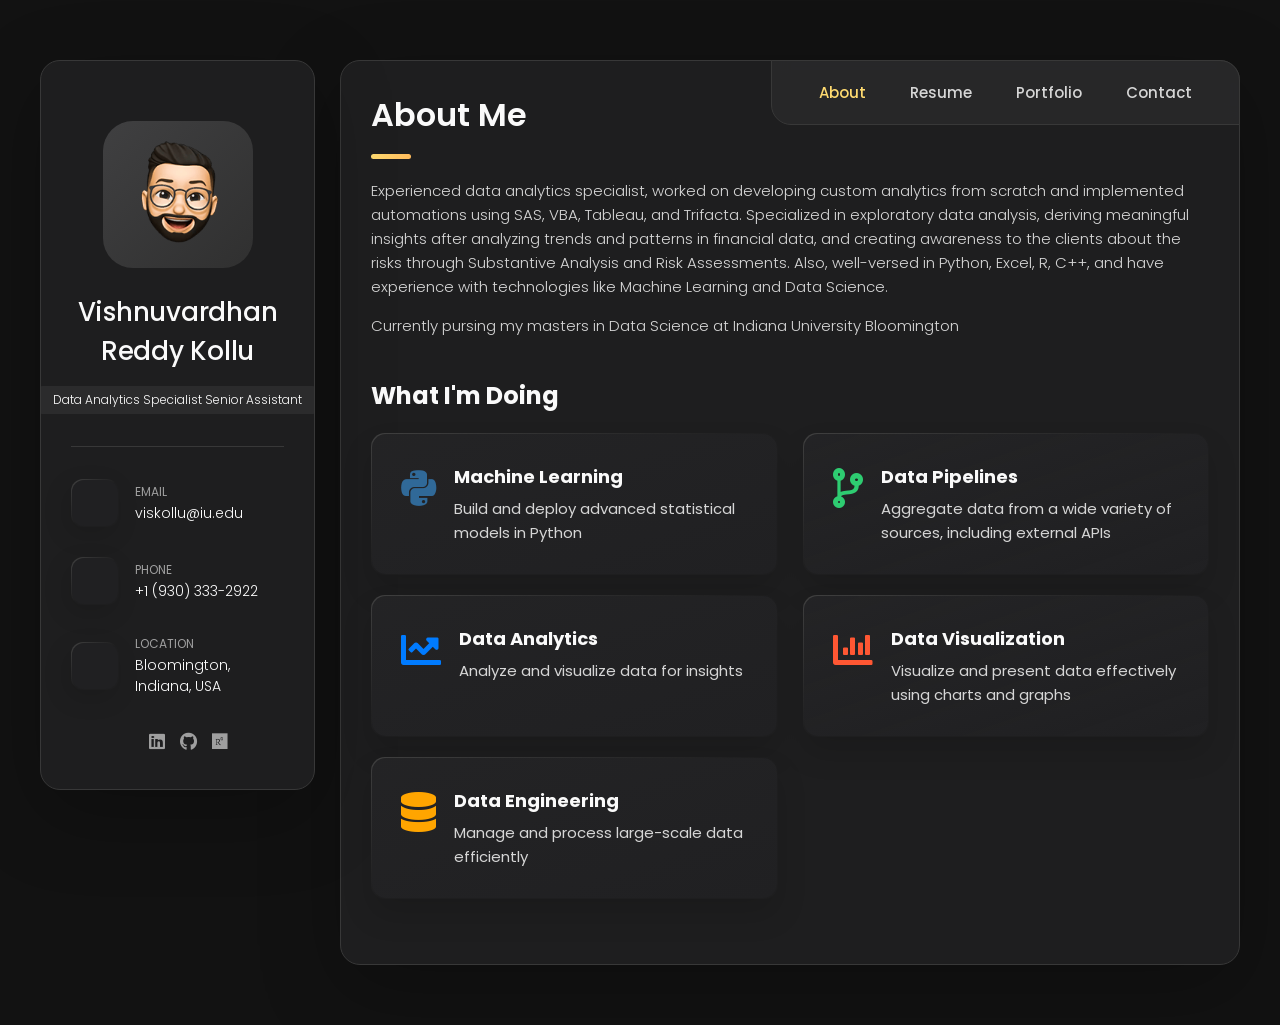
==== index.html @ 80262468 "Update index.html" ====
<!DOCTYPE html>
<html lang="en">

<head>
  <meta charset="UTF-8">
  <meta http-equiv="X-UA-Compatible" content="IE=edge">
  <meta name="viewport" content="width=device-width, initial-scale=1.0">
  <title>Vishnuvardhan Reddy Kollu - Portfolio</title>

  <!--
    - favicon
  -->
  <link rel="shortcut icon" href="./assets/images/logo.ico" type="image/x-icon">
<link rel="stylesheet" href="https://cdnjs.cloudflare.com/ajax/libs/font-awesome/5.15.4/css/all.min.css">

<link rel="stylesheet" href="https://cdnjs.cloudflare.com/ajax/libs/font-awesome/5.15.4/css/all.min.css">


  <!--
    - custom css link
  -->
  <link rel="stylesheet" href="./assets/css/style.css">

  <!--
    - google font link
  -->
  <link rel="preconnect" href="https://fonts.googleapis.com">
  <link rel="preconnect" href="https://fonts.gstatic.com" crossorigin>
  <link href="https://fonts.googleapis.com/css2?family=Poppins:wght@300;400;500;600&display=swap" rel="stylesheet">
</head>

<body>

  <!--
    - #MAIN
  -->

  <main>

    <!--
      - #SIDEBAR
    -->

    <aside class="sidebar" data-sidebar>

      <div class="sidebar-info">

        <figure class="avatar-box">
          <img src="./assets/images/my-avatar.png" alt="Vishnuvardhan Reddy Kollu" width="80">
        </figure>

        <div class="info-content">
          <h1 class="name" title="Vishnuvardhan Reddy Kollu">Vishnuvardhan  <br> Reddy Kollu</h1>

          <p class="title">Data Analytics Specialist Senior Assistant</p>
        </div>

        <button class="info_more-btn" data-sidebar-btn>
          <span>Show Contacts</span>

          <ion-icon name="chevron-down"></ion-icon>
        </button>

      </div>

      <div class="sidebar-info_more">

        <div class="separator"></div>

        <ul class="contacts-list">

          <li class="contact-item">

            <div class="icon-box">
              <ion-icon name="mail-outline"></ion-icon>
            </div>

            <div class="contact-info">
              <p class="contact-title">Email</p>

              <a href="mailto:viskollu@iu.edu" class="contact-link">viskollu@iu.edu</a>
            </div>

          </li>

          <li class="contact-item">

            <div class="icon-box">
              <ion-icon name="phone-portrait-outline"></ion-icon>
            </div>

            <div class="contact-info">
              <p class="contact-title">Phone</p>

              <a href="tel:+19303332922" class="contact-link">+1 (930) 333-2922</a>
            </div>

          </li>

          <li class="contact-item">

            <div class="icon-box">
              <ion-icon name="location-outline"></ion-icon>
            </div>

            <div class="contact-info">
              <p class="contact-title">Location</p>

              <address>Bloomington, Indiana, USA</address>
            </div>

          </li>

        </ul>

        <div class="separator"></div>

        <ul class="social-list">

          <!--<li class="social-item">
            <a href="#" class="social-link">
              <ion-icon name="logo-facebook"></ion-icon>
            </a>
          </li>

          <li class="social-item">
            <a href="#" class="social-link">
              <ion-icon name="logo-twitter"></ion-icon>
            </a>
          </li>-->

          <li class="social-item">
            <a href="https://www.instagram.com/vishnu_kollu/" class="social-link">
              <ion-icon name="logo-instagram"></ion-icon>
            </a>
          </li>

          <li class="social-item">
    <a href="https://www.linkedin.com/in/vishnu-kollu-1709/" class="social-link">
      <i class="fab fa-linkedin"></i> <!-- LinkedIn icon -->
    </a>
  </li>
  <li class="social-item">
    <a href="https://github.com/vishnu1709" class="social-link">
      <i class="fab fa-github"></i> <!-- GitHub icon -->
    </a>
  </li>
  <li class="social-item">
    <a href="https://www.researchgate.net/profile/Vishnu-Kollu" class="social-link">
      <i class="fab fa-researchgate"></i> <!-- ResearchGate icon -->
    </a>
  </li>

        </ul>

      </div>

    </aside>





    <!--
      - #main-content
    -->

    <div class="main-content">

      <!--
        - #NAVBAR
      -->

      <nav class="navbar">

        <ul class="navbar-list">

          <li class="navbar-item">
            <button class="navbar-link  active" data-nav-link>About</button>
          </li>

          <li class="navbar-item">
            <button class="navbar-link" data-nav-link>Resume</button>
          </li>

          <li class="navbar-item">
            <button class="navbar-link" data-nav-link>Portfolio</button>
          </li>


          <li class="navbar-item">
            <button class="navbar-link" data-nav-link>Contact</button>
          </li>

        </ul>

      </nav>





      <!--
        - #ABOUT
      -->

      <article class="about  active" data-page="about">

        <header>
          <h2 class="h2 article-title">About me</h2>
        </header>

        <section class="about-text">
          <p>
             Experienced data analytics specialist, worked on developing custom analytics from scratch and implemented automations using SAS, VBA, Tableau, and Trifacta. Specialized in exploratory data analysis, deriving meaningful insights after analyzing trends and patterns in financial data, and creating awareness to the clients about the risks through Substantive Analysis and Risk Assessments. Also, well-versed in Python, Excel, R, C++, and have experience with technologies like Machine Learning and Data Science.
          </p>

          <p>
            Currently pursing my masters in Data Science at Indiana University Bloomington
          </p>
        </section>


        <!--
          - service
        -->

        <section class="service">

          <h3 class="h3 service-title">What i'm doing</h3>

          <ul class="service-list">

            <li class="service-item">

              <div class="service-icon-box">
  <i class="fab fa-python" style="font-size: 40px; color: #306998;"></i>
</div>
<div class="service-content-box">
  <h4 class="h4 service-item-title">Machine Learning</h4>
  <p class="service-item-text">Build and deploy advanced statistical models in Python</p>
</div>


            </li>

            <li class="service-item">

              <div class="service-icon-box">
  <i class="fas fa-code-branch" style="font-size: 40px; color: #2ecc71;"></i>
</div>
<div class="service-content-box">
  <h4 class="h4 service-item-title">Data Pipelines</h4>
  <p class="service-item-text">Aggregate data from a wide variety of sources, including external APIs</p>
</div>


            </li>

            <li class="service-item">

              <div class="service-icon-box">
  <i class="fas fa-chart-line" style="font-size: 40px; color: #007bff;"></i>
</div>
<div class="service-content-box">
  <h4 class="h4 service-item-title">Data Analytics</h4>
  <p class="service-item-text">Analyze and visualize data for insights</p>
</div>


            </li>

            <li class="service-item">

              <div class="service-icon-box">
  <i class="fas fa-chart-bar" style="font-size: 40px; color: #FF5733;"></i>
</div>
<div class="service-content-box">
  <h4 class="h4 service-item-title">Data Visualization</h4>
  <p class="service-item-text">Visualize and present data effectively using charts and graphs</p>
</div>


            </li>
            <li class="service-item">

             <div class="service-icon-box">
  <i class="fas fa-database" style="font-size: 40px; color: #FFA500;"></i>
</div>
<div class="service-content-box">
  <h4 class="h4 service-item-title">Data Engineering</h4>
  <p class="service-item-text">Manage and process large-scale data efficiently</p>
</div>




            </li>

          </ul>

        </section>


        <!-- testimonials-->

        <div class="modal-container" data-modal-container>

          <div class="overlay" data-overlay></div>

          <section class="testimonials-modal">

            <button class="modal-close-btn" data-modal-close-btn>
              <ion-icon name="close-outline"></ion-icon>
            </button>

            <div class="modal-img-wrapper">
              <figure class="modal-avatar-box">
                <img src="./assets/images/avatar-1.png" alt="Daniel lewis" width="80" data-modal-img>
              </figure>

              <img src="./assets/images/icon-quote.svg" alt="quote icon">
            </div>

            <div class="modal-content">

              <h4 class="h3 modal-title" data-modal-title>Daniel lewis</h4>

              <time datetime="2021-06-14">14 June, 2021</time>

              <div data-modal-text>
                <p>
                  Richard was hired to create a corporate identity. We were very pleased with the work done. She has a
                  lot of experience
                  and is very concerned about the needs of client. Lorem ipsum dolor sit amet, ullamcous cididt
                  consectetur adipiscing
                  elit, seds do et eiusmod tempor incididunt ut laborels dolore magnarels alia.
                </p>
              </div>

            </div>

          </section>

        </div>


        <!--
          - clients
        -->

        <section class="clients">

          <!--<h3 class="h3 clients-title">Clients</h3>

          <ul class="clients-list has-scrollbar">

            <li class="clients-item">
              <a href="#">
                <img src="./assets/images/logo-1-color.png" alt="client logo">
              </a>
            </li>

            <li class="clients-item">
              <a href="#">
                <img src="./assets/images/logo-2-color.png" alt="client logo">
              </a>
            </li>

            <li class="clients-item">
              <a href="#">
                <img src="./assets/images/logo-3-color.png" alt="client logo">
              </a>
            </li>

            <li class="clients-item">
              <a href="#">
                <img src="./assets/images/logo-4-color.png" alt="client logo">
              </a>
            </li>

            <li class="clients-item">
              <a href="#">
                <img src="./assets/images/logo-5-color.png" alt="client logo">
              </a>
            </li>

            <li class="clients-item">
              <a href="#">
                <img src="./assets/images/logo-6-color.png" alt="client logo">
              </a>
            </li>

          </ul> -->

        </section>

      </article>





      <!--
        - #RESUME
      -->

      <article class="resume" data-page="resume">

        <header>
          <h2 class="h2 article-title">Resume</h2>
        </header>

        <section class="timeline">

          <div class="title-wrapper">
            <div class="icon-box">
              <ion-icon name="book-outline"></ion-icon>
            </div>

            <h3 class="h3">Education</h3>
          </div>

          <ol class="timeline-list">

            <li class="timeline-item">

              <div class="combined-lines">
                <h4 class="h4 timeline-item-title">Indiana University Bloomington</h4>
                <span>Aug 2023 - May 2025</span></div>
              <div class="combined-lines">
              <p class="timeline-text">
                M.S. in Data Science 
              </p><span>Current CGPA: 3.47/4</span></div>

            </li>

            <li class="timeline-item">

              <div class="combined-lines">
              <h4 class="h4 timeline-item-title">Gandhi Institute of Technology And Management(GITAM)</h4>

              <span>June 2016 - June 2020</span></div>

              <div class="combined-lines">
              <p class="timeline-text">
                B-Tech in Computer Science & Engineering
              </p><span>CGPA: 3.78/4</span></div>

            </li>

            <!--<li class="timeline-item">

              <div class="combined-lines">
                <h4 class="h4 timeline-item-title">Narayana Junior College</h4>

              <span>June 2014 - June 2016</span></div>

              <p class="timeline-text">
                Duis aute irure dolor in reprehenderit in voluptate, quila voluptas mag odit aut fugit, sed consequuntur
                magni dolores
                eos.
              </p>

            </li>-->

          </ol>

        </section>

        <section class="timeline">

          <div class="title-wrapper">
            <div class="icon-box">
              <ion-icon name="book-outline"></ion-icon>
            </div>

            <h3 class="h3">Experience</h3>
          </div>

          <ol class="timeline-list">

             <li class="timeline-item">

              <div class="combined-lines"><h4 class="h4 timeline-item-title">Graduate Teaching Assistant - SPEA - I 515 Data Science in Public And Environmental Affairs</h4><span class="right-align1">Jan 2025 - Present</span></div>
              <div class="combined-lines"><span class="right-align1">Indiana University</span><span class="right-align1">Bloomington, Indiana, USA</span></div>

              <p class="timeline-text">
                • Facilitating practical sessions to help students master data management, analysis, and visualization techniques using tools like Excel, Tableau, Google QwikLabs, and Python, enabling them to solve complex public and environmental challenges and effectively communicate data-driven insights.
              </p>

            </li>
            
            <li class="timeline-item">

              <div class="combined-lines"><h4 class="h4 timeline-item-title">Data Science Research Intern</h4><span class="right-align1">May 2024 - Dec 2024</span></div>
              <div class="combined-lines"><span class="right-align1">Indiana University</span><span class="right-align1">Bloomington, Indiana, USA</span></div>

              <p class="timeline-text">
                • Performed research in infant psychology and neuroscience, exploring how infants visually perceive and comprehend their environment through egocentric video analysis, leveraging data science techniques.<br>
                • Conducted in-depth statistical analysis with R, SAS, and Python to uncover patterns in human visual learning, contributing to the deeper understanding of cognitive development.
              </p>

            </li>

            <li class="timeline-item">

              <div class="combined-lines"><h4 class="h4 timeline-item-title">Graduate Teaching Assistant - SPEA - I 515 Statistical Data Science in Public and Environmental Affairs</h4><span class="right-align1">Jan 2025 - Present</span></div>
              <div class="combined-lines"><span class="right-align1">Indiana University</span><span class="right-align1">Bloomington, Indiana, USA</span></div>

              <p class="timeline-text">
                • Facilitating practical sessions to help students master data management, analysis, and visualization techniques using tools like Excel, Tableau, Google Qwiklabs, and Python, enabling them to solve complex public and environmental challenges and effectively communicate data-driven insights.
              </p>

            </li>

            <li class="timeline-item">

              <div class="combined-lines"><h4 class="h4 timeline-item-title">Graduate Teaching Assistant - SPEA - V 506 Statistical Data Analysis for Effective Decision Making using R</h4><span class="right-align1">June 2024 - Dec 2024</span></div>
              <div class="combined-lines"><span class="right-align1">Indiana University</span><span class="right-align1">Bloomington, Indiana, USA</span></div>

              <p class="timeline-text">
                • Designed and conducted lectures, tutorials, and practical sessions to help students master advanced statistical concepts and data structures, using R for real-world decision-making applications.
              </p>

            </li>

            <li class="timeline-item">

              <div class="combined-lines"><h4 class="h4 timeline-item-title">Graduate Teaching Assistant - CSCI - C200 Introduction to Computers and Programming using Python</h4><span class="right-align1">Aug 2024 - Dec 2024</span></div>
              <div class="combined-lines"><span class="right-align1">Indiana University</span><span class="right-align1">Bloomington, Indiana, USA</span></div>

              <p class="timeline-text">
                • Facilitating practical sessions to help students master data management, analysis, and visualization techniques using tools like Excel, Tableau, Google QwikLabs, and Python, enabling them to solve complex public and environmental challenges and effectively communicate data-driven insights.
              </p>

            </li>

            <li class="timeline-item">

              <div class="combined-lines"><h4 class="h4 timeline-item-title">Data Analytics Specialist Senior Assistant</h4><span class="right-align1">August 2020 - June 2023</span></div>
              <div class="combined-lines"><span class="right-align1">Deloitte Assurance And Enterprise Risk Services</span><span class="right-align1">Hyderabad, Telangana, India</span></div>

              <p class="timeline-text">
                • Architected and deployed advanced data processing scripts in SAS, Python, Trifacta, Excel, and R, significantly enhancing the efficiency of financial data cleansing and transformation from Data Lakes and Data Warehouses, resulting in a 60% reduction in manual hours.<br>
                • Developed Tableau dashboards for cross-industry analytics, transforming Guided Risk Assessments into actionable visual insights that directly influenced audit outcomes.<br>
                • Led the development of end-to-end analytics and insight dashboards leveraging NLP techniques to enable Audit teams to perform data-driven audits. This innovation resulted in significant reduction(around 40%) in engagement hours by automating text analysis and extracting valuable insights from unstructured data.
                
              </p>

            </li>

            <li class="timeline-item">

              <div class="combined-lines"><h4 class="h4 timeline-item-title">Software Engineer Intern</h4><span class="right-align1">May 2019 - Apr 2020</span></div>
              <div class="combined-lines"><span class="right-align1">KeneXoft Technologies PVT LTD.</span><span class="right-align1">Hyderabad, Telangana, India</span></div>

              <p class="timeline-text">
                • Worked on an Artificial Intelligence based Software Product named Smart Digital Monitoring Engine.<br>
                • Developed and tested algorithms for age and gender prediction using facial recognition technology, improving the accuracy and reliability of audience demographic analysis.
              </p>

            </li>


          </ol>

        </section>
<section class="skill">

          <h3 class="h3 skills-title">My skills</h3>

          <ul class="skills-list content-card">

            <li class="skills-item">

              <div class="title-wrapper">
                <h5 class="h5">Programming: </h5>
                <data>SAS, Python, R, Excel, Tableau, SQL, NoSQL, Trifacta</data>
              </div>


            </li>

            <li class="skills-item">

              <div class="title-wrapper">
                <h5 class="h5">Business Skills: </h5>
                <data>Machine Learning, Data Analytics – Cleaning, Interpretation, Visualization, Graph Analytics, Computer Vision, NLP, LLMs, Deep Learning </data>
              </div>
            </li>
            <li class="skills-item">

              <div class="title-wrapper">
                <h5 class="h5">Packages: </h5>
                <data>Pandas, Numpy, Scikit-learn, NetworkX, Tensorflow, Keras, Matplotlib, Dpylr, PyTorch, Seaborn</data>
              </div>


            </li>

            <li class="skills-item">

              <div class="title-wrapper">
                <h5 class="h5">Operating Systems: </h5>
                <data>Ubuntu, Windows, Mac </data>
              </div>
            </li>
            <li class="skills-item">

              <div class="title-wrapper">
                <h5 class="h5">Cloud Technologies: </h5>
                <data>Databricks, Snowflake, AWS, MongoDB </data>
              </div>
            </li>
            

          </ul>

        </section>
        

      </article>





      <!--
        - #PORTFOLIO
      -->

       <article class="portfolio" data-page="portfolio">

        <header>
          <h2 class="h2 article-title">Portfolio</h2>
        </header>

        <section class="projects">

          <ul class="filter-list">

            <li class="filter-item">
  <button class="active" data-filter-btn>All</button>
</li>

<li class="filter-item">
  <button data-filter-btn data-category="web design">Projects</button>
</li>

<li class="filter-item">
  <button data-filter-btn data-category="applications">Research</button>
</li>

<!--<li class="filter-item">
  <button data-filter-btn data-category="web development">web development</button>
</li>-->


          </ul>

          <div class="filter-select-box">

            <button class="filter-select" data-select>

              <div class="select-value" data-selecct-value>Select category</div>

              <div class="select-icon">
                <ion-icon name="chevron-down"></ion-icon>
              </div>

            </button>

            <ul class="select-list">

              <li class="select-item">
                <button data-select-item>All</button>
              </li>

              <li class="select-item">
                <button data-select-item>Projects</button>
              </li>

              <li class="select-item">
                <button data-select-item>Research Papers</button>
              </li>


            </ul>

          </div>

          <ul class="project-list">

            <li class="project-item  active" data-filter-item data-category="applications">
              <a href="https://doi.org/10.2174/2210327910999201021124414">

                <h3 class="project-title">Design and Implementation of an Optimal N-Edge Connected Networks for IOT Based Random Mesh</h3>

                <p class="project-category"> International Journal of Sensors Wireless Communications and Control, Volume 11, Number 7, 2021, pp. 782-788(7)<br> - Research Paper</p>

              </a>
            </li>

            <li class="project-item  active" data-filter-item data-category="applications">
              <a href="https://doi.org/10.2174/2210327910999201029194155">

                <h3 class="project-title">A Network Science-Based Performance Improvement Model for the Airline Industry Using NetworkX</h3>

                <p class="project-category">International Journal of Sensors Wireless Communications and Control,Volume 11, Number 7, 2021, pp. 768-773<br> - Research Paper</p>

              </a>
            </li>
            <li class="project-item  active" data-filter-item data-category="applications">
              <a href="https://doi.org/10.1002/9781119792376.ch7">

                <h3 class="project-title">A Mathematical‐Based Epidemic Model to Prevent and Control Outbreak of Corona Virus 2019 (COVID‐19)</h3>

                <p class="project-category">Big Data Analytics and Machine Intelligence in Biomedical and Health Informatics: Concepts, Methodologies, Tools and Applications, Chapter 7<br> - Publication</p>

              </a>
            </li>

            <li class="project-item  active" data-filter-item data-category="web design">
              <a href="#">

                <h3 class="project-title">Design and implementation of Trimet Graph</h3>

                <p class="project-category">● Implemented algorithm for 2-edge connected network – TGO Topology.<br>
● Proved significantly better than 3-edge network with minimal cost and infrastructure. Showed much better in performance than 1-edge structure.<br>
● Implemented Fibonacci Based Trimet which has higher survivability and stability compared to other
meshes.<br>- Project</p>

              </a>
            </li>
            <li class="project-item  active" data-filter-item data-category="web design">
              <a href="#">

                <h3 class="project-title">Statistical Analysis of infant visual data streams</h3>

                <p class="project-category">● Our research suggests potentially universal experiences –at least in low level visual properties -- for infants across the world. <br>
                  ● These statistics characterize the expected experiences for development and inform us about what is missing in typical early development cues due to cataracts and other disorders.<br>
- Project</p>

              </a>
            </li>


            <!--<li class="project-item  active" data-filter-item data-category="web design">
              <a href="#">

                <h3 class="project-title">MetaSpark</h3>

                <p class="project-category">Projects<br> - Project</p>

              </a>
            </li>-->


          </ul>

        </section>

      </article>




      <!--
        - #CONTACT
      -->

      <article class="contact" data-page="contact">

        <header>
          <h2 class="h2 article-title">Contact</h2>
        </header>

        <section class="mapbox" data-mapbox>
          <figure>
            <iframe src="https://www.google.com/maps/embed?pb=!1m18!1m12!1m3!1d3086.7639875145675!2d-86.51546538430688!3d39.17390787951858!2m3!1f0!2f0!3f0!3m2!1i1024!2i768!4f13.1!3m3!1m2!1s0x886c5f8c13d5045b%3A0x86fca0a8b40c70d9!2s3209%20E%2010th%20St%20APT%20G13%2C%20Bloomington%2C%20IN%2047408%2C%20USA!5e0!3m2!1sen!2sbd!4v1647609999999!5m2!1sen!2sbd"
            width="400" height="300" loading="lazy"></iframe>


          </figure>
        </section>

        <section class="contact-form">

          <h3 class="h3 form-title">Contact Form</h3>

          <form action="mailto:viskollu@iu.edu" method="post" enctype="text/plain" class="form" data-form>

            <div class="input-wrapper">
              <input type="text" name="fullname" class="form-input" placeholder="Full name" required data-form-input>

              <input type="email" name="email" class="form-input" placeholder="Email address" required data-form-input>
            </div>

            <textarea name="message" class="form-input" placeholder="Your Message" required data-form-input></textarea>

            <button class="form-btn" type="submit" disabled data-form-btn>
              <ion-icon name="paper-plane"></ion-icon>
              <span>Send Message</span>
            </button>

          </form>

        </section>

      </article>

    </div>

  </main>






  <!--
    - custom js link
  -->
  <script src="./assets/js/script.js"></script>

  <!--
    - ionicon link
  -->
  <script type="module" src="https://unpkg.com/ionicons@5.5.2/dist/ionicons/ionicons.esm.js"></script>
  <script nomodule src="https://unpkg.com/ionicons@5.5.2/dist/ionicons/ionicons.js"></script>

</body>

</html>
---- assets/css/style.css ----
/*-----------------------------------*\
  #style.css
\*-----------------------------------*/


/**
 * copyright 2022 @codewithsadee
 */





/*-----------------------------------*\
  #CUSTOM PROPERTY
\*-----------------------------------*/

:root {

  /**
   * colors
   */

  /* gradient */

  --bg-gradient-onyx: linear-gradient(
    to bottom right, 
    hsl(240, 1%, 25%) 3%, 
    hsl(0, 0%, 19%) 97%
  );
  --bg-gradient-jet: linear-gradient(
    to bottom right, 
    hsla(240, 1%, 18%, 0.251) 0%, 
    hsla(240, 2%, 11%, 0) 100%
  ), hsl(240, 2%, 13%);
  --bg-gradient-yellow-1: linear-gradient(
    to bottom right, 
    hsl(45, 100%, 71%) 0%, 
    hsla(36, 100%, 69%, 0) 50%
  );
  --bg-gradient-yellow-2: linear-gradient(
    135deg, 
    hsla(45, 100%, 71%, 0.251) 0%, 
    hsla(35, 100%, 68%, 0) 59.86%
  ), hsl(240, 2%, 13%);
  --border-gradient-onyx: linear-gradient(
    to bottom right, 
    hsl(0, 0%, 25%) 0%, 
    hsla(0, 0%, 25%, 0) 50%
  );
  --text-gradient-yellow: linear-gradient(
    to right, 
    hsl(45, 100%, 72%), 
    hsl(35, 100%, 68%)
  );

  /* solid */

  --jet: hsl(0, 0%, 22%);
  --onyx: hsl(240, 1%, 17%);
  --eerie-black-1: hsl(240, 2%, 13%);
  --eerie-black-2: hsl(240, 2%, 12%);
  --smoky-black: hsl(0, 0%, 7%);
  --white-1: hsl(0, 0%, 100%);
  --white-2: hsl(0, 0%, 98%);
  --orange-yellow-crayola: hsl(45, 100%, 72%);
  --vegas-gold: hsl(45, 54%, 58%);
  --light-gray: hsl(0, 0%, 84%);
  --light-gray-70: hsla(0, 0%, 84%, 0.7);
  --bittersweet-shimmer: hsl(0, 43%, 51%);

  /**
   * typography
   */

  /* font-family */
  --ff-poppins: 'Poppins', sans-serif;

  /* font-size */
  --fs-1: 24px;
  --fs-2: 18px;
  --fs-3: 17px;
  --fs-4: 16px;
  --fs-5: 15px;
  --fs-6: 14px;
  --fs-7: 13px;
  --fs-8: 11px;

  /* font-weight */
  --fw-300: 300;
  --fw-400: 400;
  --fw-500: 500;
  --fw-600: 600;

  /**
   * shadow
   */
  
  --shadow-1: -4px 8px 24px hsla(0, 0%, 0%, 0.25);
  --shadow-2: 0 16px 30px hsla(0, 0%, 0%, 0.25);
  --shadow-3: 0 16px 40px hsla(0, 0%, 0%, 0.25);
  --shadow-4: 0 25px 50px hsla(0, 0%, 0%, 0.15);
  --shadow-5: 0 24px 80px hsla(0, 0%, 0%, 0.25);

  /**
   * transition
   */

  --transition-1: 0.25s ease;
  --transition-2: 0.5s ease-in-out;

}





/*-----------------------------------*\
  #RESET
\*-----------------------------------*/

*, *::before, *::after {
  margin: 0;
  padding: 0;
  box-sizing: border-box;
}

a { text-decoration: none; }

li { list-style: none; }

img, ion-icon, a, button, time, span { display: block; }

button {
  font: inherit;
  background: none;
  border: none;
  text-align: left;
  cursor: pointer;
}

input, textarea {
  display: block;
  width: 100%;
  background: none;
  font: inherit;
}

::selection {
  background: var(--orange-yellow-crayola);
  color: var(--smoky-black);
}

:focus { outline-color: var(--orange-yellow-crayola); }

html { font-family: var(--ff-poppins); }

body { background: var(--smoky-black); }





/*-----------------------------------*\
  #REUSED STYLE
\*-----------------------------------*/

.sidebar,
article {
  background: var(--eerie-black-2);
  border: 1px solid var(--jet);
  border-radius: 20px;
  padding: 15px;
  box-shadow: var(--shadow-1);
  z-index: 1;
}

.separator {
  width: 100%;
  height: 1px;
  background: var(--jet);
  margin: 16px 0;
}

.icon-box {
  position: relative;
  background: var(--border-gradient-onyx);
  width: 30px;
  height: 30px;
  border-radius: 8px;
  display: flex;
  justify-content: center;
  align-items: center;
  font-size: 16px;
  color: var(--orange-yellow-crayola);
  box-shadow: var(--shadow-1);
  z-index: 1;
}

.icon-box::before {
  content: "";
  position: absolute;
  inset: 1px;
  background: var(--eerie-black-1);
  border-radius: inherit;
  z-index: -1;
}

.icon-box ion-icon { --ionicon-stroke-width: 35px; }

article { display: none; }

article.active {
  display: block;
  animation: fade 0.5s ease backwards;
}

@keyframes fade {
  0% { opacity: 0; }
  100% { opacity: 1; }
}

.h2,
.h3,
.h4,
.h5 {
  color: var(--white-2);
  text-transform: capitalize;
}

.h2 { font-size: var(--fs-1); }

.h3 { font-size: var(--fs-2); }

.h4 { font-size: var(--fs-4); }

.h5 {
  font-size: var(--fs-7);
  font-weight: var(--fw-500);
}

.article-title {
  position: relative;
  padding-bottom: 7px;
}

.article-title::after {
  content: "";
  position: absolute;
  bottom: 0;
  left: 0;
  width: 30px;
  height: 3px;
  background: var(--text-gradient-yellow);
  border-radius: 3px;
}

.has-scrollbar::-webkit-scrollbar {
  width: 5px; /* for vertical scrollbar */
  height: 5px; /* for horizontal scrollbar */
}

.has-scrollbar::-webkit-scrollbar-track {
  background: var(--onyx);
  border-radius: 5px;
}

.has-scrollbar::-webkit-scrollbar-thumb {
  background: var(--orange-yellow-crayola);
  border-radius: 5px;
}

.has-scrollbar::-webkit-scrollbar-button { width: 20px; }

.content-card {
  position: relative;
  background: var(--border-gradient-onyx);
  padding: 15px;
  padding-top: 45px;
  border-radius: 14px;
  box-shadow: var(--shadow-2);
  cursor: pointer;
  z-index: 1;
}

.content-card::before {
  content: "";
  position: absolute;
  inset: 1px;
  background: var(--bg-gradient-jet);
  border-radius: inherit;
  z-index: -1;
}





/*-----------------------------------*\
  #MAIN
\*-----------------------------------*/

main {
  margin: 15px 12px;
  margin-bottom: 75px;
  min-width: 259px;
}





/*-----------------------------------*\
  #SIDEBAR
\*-----------------------------------*/

.sidebar {
  margin-bottom: 15px;
  max-height: 112px;
  overflow: hidden;
  transition: var(--transition-2);
}

.sidebar.active { max-height: 405px; }

.sidebar-info {
  position: relative;
  display: flex;
  justify-content: flex-start;
  align-items: center;
  gap: 15px;
}

.avatar-box {
  background: var(--bg-gradient-onyx);
  border-radius: 20px;
}

.info-content .name {
  color: var(--white-2);
  font-size: var(--fs-3);
  font-weight: var(--fw-500);
  letter-spacing: -0.25px;
  margin-bottom: 10px;
}

.info-content .title {
  color: var(--white-1);
  background: var(--onyx);
  font-size: var(--fs-8);
  font-weight: var(--fw-300);
  width: max-content;
  padding: 3px 12px;
  border-radius: 8px;
}

.info_more-btn {
  position: absolute;
  top: -15px;
  right: -15px;
  border-radius: 0 15px;
  font-size: 13px;
  color: var(--orange-yellow-crayola);
  background: var(--border-gradient-onyx);
  padding: 10px;
  box-shadow: var(--shadow-2);
  transition: var(--transition-1);
  z-index: 1;
}

.info_more-btn::before {
  content: "";
  position: absolute;
  inset: 1px;
  border-radius: inherit;
  background: var(--bg-gradient-jet);
  transition: var(--transition-1);
  z-index: -1;
}

.info_more-btn:hover,
.info_more-btn:focus { background: var(--bg-gradient-yellow-1); }

.info_more-btn:hover::before,
.info_more-btn:focus::before { background: var(--bg-gradient-yellow-2); }

.info_more-btn span { display: none; }

.sidebar-info_more {
  opacity: 0;
  visibility: hidden;
  transition: var(--transition-2);
}

.sidebar.active .sidebar-info_more {
  opacity: 1;
  visibility: visible;
}

.contacts-list {
  display: grid;
  grid-template-columns: 1fr;
  gap: 16px;
}

.contact-item {
  min-width: 100%;
  display: flex;
  align-items: center;
  gap: 16px;
}

.contact-info {
  max-width: calc(100% - 46px);
  width: calc(100% - 46px);
}

.contact-title {
  color: var(--light-gray-70);
  font-size: var(--fs-8);
  text-transform: uppercase;
  margin-bottom: 2px;
}

.contact-info :is(.contact-link, time, address) {
  color: var(--white-2);
  font-size: var(--fs-7);
}

.contact-info address { font-style: normal; }

.social-list {
  display: flex;
  justify-content: flex-start;
  align-items: center;
  gap: 15px;
  padding-bottom: 4px;
  padding-left: 7px;
}

.social-item .social-link {
  color: var(--light-gray-70);
  font-size: 18px;
}


.social-item .social-link:hover { color: var(--light-gray); }





/*-----------------------------------*\
  #NAVBAR
\*-----------------------------------*/

.navbar {
  position: fixed;
  bottom: 0;
  left: 0;
  width: 100%;
  background: hsla(240, 1%, 17%, 0.75);
  backdrop-filter: blur(10px);
  border: 1px solid var(--jet);
  border-radius: 12px 12px 0 0;
  box-shadow: var(--shadow-2);
  z-index: 5;
}

.navbar-list {
  display: flex;
  flex-wrap: wrap;
  justify-content: center;
  align-items: center;
  padding: 0 10px;
}

.navbar-link {
  color: var(--light-gray);
  font-size: var(--fs-8);
  padding: 20px 7px;
  transition: color var(--transition-1);
}

.navbar-link:hover,
.navbar-link:focus { color: var(--light-gray-70); }

.navbar-link.active { color: var(--orange-yellow-crayola); }





/*-----------------------------------*\
  #ABOUT
\*-----------------------------------*/

.about .article-title { margin-bottom: 15px; }

.about-text {
  color: var(--light-gray);
  font-size: var(--fs-6);
  font-weight: var(--fw-300);
  line-height: 1.6;
}

.about-text p { margin-bottom: 15px; }



/**
 * #service 
 */

.service { margin-bottom: 35px; }

.service-title { margin-bottom: 20px; }

.service-list {
  display: grid;
  grid-template-columns: 1fr;
  gap: 20px;
}

.service-item {
  position: relative;
  background: var(--border-gradient-onyx);
  padding: 20px;
  border-radius: 14px;
  box-shadow: var(--shadow-2);
  z-index: 1;
}

.service-item::before {
  content: "";
  position: absolute;
  inset: 1px;
  background: var(--bg-gradient-jet);
  border-radius: inherit;
  z-index: -1;
}

.service-icon-box { margin-bottom: 10px; }

.service-icon-box img { margin: auto; }

.service-content-box { text-align: center; }

.service-item-title { margin-bottom: 7px; }

.service-item-text {
  color: var(--light-gray);
  font-size: var(--fs-6);
  font-weight: var(--fw-3);
  line-height: 1.6;
}


/**
 * #testimonials 
 */

.testimonials { margin-bottom: 30px; }

.testimonials-title { margin-bottom: 20px; }

.testimonials-list {
  display: flex;
  justify-content: flex-start;
  align-items: flex-start;
  gap: 15px;
  margin: 0 -15px;
  padding: 25px 15px;
  padding-bottom: 35px;
  overflow-x: auto;
  scroll-behavior: smooth;
  overscroll-behavior-inline: contain;
  scroll-snap-type: inline mandatory;
}

.testimonials-item {
  min-width: 100%;
  scroll-snap-align: center;
}

.testimonials-avatar-box {
  position: absolute;
  top: 0;
  left: 0;
  transform: translate(15px, -25px);
  background: var(--bg-gradient-onyx);
  border-radius: 14px;
  box-shadow: var(--shadow-1);
}

.testimonials-item-title { margin-bottom: 7px; }

.testimonials-text {
  color: var(--light-gray);
  font-size: var(--fs-6);
  font-weight: var(--fw-300);
  line-height: 1.6;
  display: -webkit-box;
  line-clamp: 4;
  -webkit-line-clamp: 4;
  -webkit-box-orient: vertical;
  overflow: hidden;
}


/**
 * #testimonials-modal
 */

.modal-container {
  position: fixed;
  top: 0;
  left: 0;
  width: 100%;
  height: 100%;
  display: flex;
  justify-content: center;
  align-items: center;
  overflow-y: auto;
  overscroll-behavior: contain;
  z-index: 20;
  pointer-events: none;
  visibility: hidden;
}

.modal-container::-webkit-scrollbar { display: none; }

.modal-container.active {
  pointer-events: all;
  visibility: visible;
}

.overlay {
  position: fixed;
  top: 0;
  left: 0;
  width: 100%;
  height: 100vh;
  background: hsl(0, 0%, 5%);
  opacity: 0;
  visibility: hidden;
  pointer-events: none;
  z-index: 1;
  transition: var(--transition-1);
}

.overlay.active {
  opacity: 0.8;
  visibility: visible;
  pointer-events: all;
}

.testimonials-modal {
  background: var(--eerie-black-2);
  position: relative;
  padding: 15px;
  margin: 15px 12px;
  border: 1px solid var(--jet);
  border-radius: 14px;
  box-shadow: var(--shadow-5);
  transform: scale(1.2);
  opacity: 0;
  transition: var(--transition-1);
  z-index: 2;
}

.modal-container.active .testimonials-modal {
  transform: scale(1);
  opacity: 1;
}

.modal-close-btn {
  position: absolute;
  top: 15px;
  right: 15px;
  background: var(--onyx);
  border-radius: 8px;
  width: 32px;
  height: 32px;
  display: flex;
  justify-content: center;
  align-items: center;
  color: var(--white-2);
  font-size: 18px;
  opacity: 0.7;
}

.modal-close-btn:hover,
.modal-close-btn:focus { opacity: 1; }

.modal-close-btn ion-icon { --ionicon-stroke-width: 50px; }

.modal-avatar-box {
  background: var(--bg-gradient-onyx);
  width: max-content;
  border-radius: 14px;
  margin-bottom: 15px;
  box-shadow: var(--shadow-2);
}

.modal-img-wrapper > img { display: none; }

.modal-title { margin-bottom: 4px; }

.modal-content time {
  font-size: var(--fs-6);
  color: var(--light-gray-70);
  font-weight: var(--fw-300);
  margin-bottom: 10px;
}

.modal-content p {
  color: var(--light-gray);
  font-size: var(--fs-6);
  font-weight: var(--fw-300);
  line-height: 1.6;
}


/**
 * #clients 
 */

.clients { margin-bottom: 15px; }

.clients-list {
  display: flex;
  justify-content: flex-start;
  align-items: flex-start;
  gap: 15px;
  margin: 0 -15px;
  padding: 25px;
  padding-bottom: 25px;
  overflow-x: auto;
  scroll-behavior: smooth;
  overscroll-behavior-inline: contain;
  scroll-snap-type: inline mandatory;
  scroll-padding-inline: 25px;
}

.clients-item {
  min-width: 50%;
  scroll-snap-align: start;
}

.clients-item img {
  width: 100%;
  filter: grayscale(1);
  transition: var(--transition-1);
}

.clients-item img:hover { filter: grayscale(0); }





/*-----------------------------------*\
  #RESUME
\*-----------------------------------*/

.article-title { margin-bottom: 30px; }


/**
 * education and experience 
 */

.timeline { margin-bottom: 30px; }

.timeline .title-wrapper {
  display: flex;
  align-items: center;
  gap: 15px;
  margin-bottom: 25px;
}

.timeline-list {
  font-size: var(--fs-6);
  margin-left: 45px;
}

.timeline-item { position: relative; }

.timeline-item:not(:last-child) { margin-bottom: 20px; }

.timeline-item-title {
  font-size: var(--fs-6);
  line-height: 1.3;
  margin-bottom: 7px;
}

.timeline-list span {
  color: var(--vegas-gold);
  font-weight: var(--fw-400);
  line-height: 1.6;
}

.timeline-item:not(:last-child)::before {
  content: "";
  position: absolute;
  top: -25px;
  left: -30px;
  width: 1px;
  height: calc(100% + 50px);
  background: var(--jet);
}

.timeline-item::after {
  content: "";
  position: absolute;
  top: 5px;
  left: -33px;
  height: 6px;
  width: 6px;
  background: var(--text-gradient-yellow);
  border-radius: 50%;
  box-shadow: 0 0 0 4px var(--jet);
}

.timeline-text {
  color: var(--light-gray);
  font-weight: var(--fw-300);
  line-height: 1.6;
}


/**
 * skills 
 */

.skills-title { margin-bottom: 20px; }

.skills-list { padding: 20px; }


.skills-item:not(:last-child) { margin-bottom: 15px; }

.skill .title-wrapper {
  display: flex;
  align-items: center;
  gap: 5px;
  margin-bottom: 8px;
}

.skill .title-wrapper data {
  color: var(--light-gray);
  font-size: var(--fs-7);
  font-weight: var(--fw-300);
}

.skill-progress-bg {
  background: var(--jet);
  width: 100%;
  height: 8px;
  border-radius: 10px;
}

.skill-progress-fill {
  background: var(--text-gradient-yellow);
  height: 100%;
  border-radius: inherit;
}





/*-----------------------------------*\
  #PORTFOLIO
\*-----------------------------------*/

.filter-list { display: none; }

.filter-select-box {
  position: relative;
  margin-bottom: 25px;
}

.filter-select {
  background: var(--eerie-black-2);
  color: var(--light-gray);
  display: flex;
  justify-content: space-between;
  align-items: center;
  width: 100%;
  padding: 12px 16px;
  border: 1px solid var(--jet);
  border-radius: 14px;
  font-size: var(--fs-6);
  font-weight: var(--fw-300);
}

.filter-select.active .select-icon { transform: rotate(0.5turn); }

.select-list {
  background: var(--eerie-black-2);
  position: absolute;
  top: calc(100% + 6px);
  width: 100%;
  padding: 6px;
  border: 1px solid var(--jet);
  border-radius: 14px;
  z-index: 2;
  opacity: 0;
  visibility: hidden;
  pointer-events: none;
  transition: 0.15s ease-in-out;
}

.filter-select.active + .select-list {
  opacity: 1;
  visibility: visible;
  pointer-events: all;
}

.select-item button {
  background: var(--eerie-black-2);
  color: var(--light-gray);
  font-size: var(--fs-6);
  font-weight: var(--fw-300);
  text-transform: capitalize;
  width: 100%;
  padding: 8px 10px;
  border-radius: 8px;
}

.select-item button:hover { --eerie-black-2: hsl(240, 2%, 20%); }

.project-list {
  display: grid;
  grid-template-columns: 1fr;
  gap: 30px;
  margin-bottom: 10px;
}

.project-item { display: none; }

.project-item.active {
  display: block;
  animation: scaleUp 0.25s ease forwards;
}

@keyframes scaleUp {
  0% { transform: scale(0.5); }
  100% { transform: scale(1); }
}

.project-item > a { width: 100%; }

.project-img {
  position: relative;
  width: 100%;
  height: 200px;
  border-radius: 16px;
  overflow: hidden;
  margin-bottom: 15px;
}

.project-img::before {
  content: "";
  position: absolute;
  top: 0;
  left: 0;
  width: 100%;
  height: 100%;
  background: transparent;
  z-index: 1;
  transition: var(--transition-1);
}

.project-item > a:hover .project-img::before { background: hsla(0, 0%, 0%, 0.5); }

.project-item-icon-box {
  --scale: 0.8;

  background: var(--jet);
  color: var(--orange-yellow-crayola);
  position: absolute;
  top: 50%;
  left: 50%;
  transform: translate(-50%, -50%) scale(var(--scale));
  font-size: 20px;
  padding: 18px;
  border-radius: 12px;
  opacity: 0;
  z-index: 1;
  transition: var(--transition-1);
}

.project-item > a:hover .project-item-icon-box {
  --scale: 1;
  opacity: 1;
}

.project-item-icon-box ion-icon { --ionicon-stroke-width: 50px; }

.project-img img {
  width: 100%;
  height: 100%;
  object-fit: cover;
  transition: var(--transition-1);
}

.project-item > a:hover img { transform: scale(1.1); }

.project-title,
.project-category { margin-left: 10px; }

.project-title {
  color: var(--white-2);
  font-size: var(--fs-5);
  font-weight: var(--fw-400);
  text-transform: capitalize;
  line-height: 1.3;
}

.project-category {
  color: var(--light-gray-70);
  font-size: var(--fs-6);
  font-weight: var(--fw-300);
}





/*-----------------------------------*\
  #BLOG
\*-----------------------------------*/

.blog-posts { margin-bottom: 10px; }

.blog-posts-list {
  display: grid;
  grid-template-columns: 1fr;
  gap: 20px;
}

.blog-post-item > a {
  position: relative;
  background: var(--border-gradient-onyx);
  height: 100%;
  box-shadow: var(--shadow-4);
  border-radius: 16px;
  z-index: 1;
}

.blog-post-item > a::before {
  content: "";
  position: absolute;
  inset: 1px;
  border-radius: inherit;
  background: var(--eerie-black-1);
  z-index: -1;
}

.blog-banner-box {
  width: 100%;
  height: 200px;
  border-radius: 12px;
  overflow: hidden;
}

.blog-banner-box img {
  width: 100%;
  height: 100%;
  object-fit: cover;
  transition: var(--transition-1);
}

.blog-post-item > a:hover .blog-banner-box img { transform: scale(1.1); }

.blog-content { padding: 15px; }

.blog-meta {
  display: flex;
  justify-content: flex-start;
  align-items: center;
  gap: 7px;
  margin-bottom: 10px;
}

.blog-meta :is(.blog-category, time) {
  color: var(--light-gray-70);
  font-size: var(--fs-6);
  font-weight: var(--fw-300);
}

.blog-meta .dot {
  background: var(--light-gray-70);
  width: 4px;
  height: 4px;
  border-radius: 4px;
}

.blog-item-title {
  margin-bottom: 10px;
  line-height: 1.3;
  transition: var(--transition-1);
}

.blog-post-item > a:hover .blog-item-title { color: var(--orange-yellow-crayola); }

.blog-text {
  color: var(--light-gray);
  font-size: var(--fs-6);
  font-weight: var(--fw-300);
  line-height: 1.6;
}





/*-----------------------------------*\
  #CONTACT
\*-----------------------------------*/

.mapbox {
  position: relative;
  height: 250px;
  width: 100%;
  border-radius: 16px;
  margin-bottom: 30px;
  border: 1px solid var(--jet);
  overflow: hidden;
}

.mapbox figure { height: 100%; }

.mapbox iframe {
  width: 100%;
  height: 100%;
  border: none;
  filter: grayscale(1) invert(1);
}

.contact-form { margin-bottom: 10px; }

.form-title { margin-bottom: 20px; }

.input-wrapper {
  display: grid;
  grid-template-columns: 1fr;
  gap: 25px;
  margin-bottom: 25px;
}

.form-input {
  color: var(--white-2);
  font-size: var(--fs-6);
  font-weight: var(--fw-400);
  padding: 13px 20px;
  border: 1px solid var(--jet);
  border-radius: 14px;
  outline: none;
}

.form-input::placeholder { font-weight: var(--fw-500); }

.form-input:focus { border-color: var(--orange-yellow-crayola); }

textarea.form-input {
  min-height: 100px;
  height: 120px;
  max-height: 200px;
  resize: vertical;
  margin-bottom: 25px;
}

textarea.form-input::-webkit-resizer { display: none; }

.form-input:focus:invalid { border-color: var(--bittersweet-shimmer); }

.form-btn {
  position: relative;
  width: 100%;
  background: var(--border-gradient-onyx);
  color: var(--orange-yellow-crayola);
  display: flex;
  justify-content: center;
  align-items: center;
  gap: 10px;
  padding: 13px 20px;
  border-radius: 14px;
  font-size: var(--fs-6);
  text-transform: capitalize;
  box-shadow: var(--shadow-3);
  z-index: 1;
  transition: var(--transition-1);
}

.form-btn::before {
  content: "";
  position: absolute;
  inset: 1px;
  background: var(--bg-gradient-jet);
  border-radius: inherit;
  z-index: -1;
  transition: var(--transition-1);
}

.form-btn ion-icon { font-size: 16px; }

.form-btn:hover { background: var(--bg-gradient-yellow-1); }

.form-btn:hover::before { background: var(--bg-gradient-yellow-2); }

.form-btn:disabled {
  opacity: 0.7;
  cursor: not-allowed;
}

.form-btn:disabled:hover { background: var(--border-gradient-onyx); }

.form-btn:disabled:hover::before { background: var(--bg-gradient-jet); }





/*-----------------------------------*\
  #RESPONSIVE
\*-----------------------------------*/

/**
 * responsive larger than 450px screen
 */

@media (min-width: 450px) {

  /**
   * client
   */

  .clients-item { min-width: calc(33.33% - 10px); }



  /**
   * #PORTFOLIO, BLOG 
   */

  .project-img,
  .blog-banner-box { height: auto; }

}





/**
 * responsive larger than 580px screen
 */

@media (min-width: 580px) {

  /**
   * CUSTOM PROPERTY
   */

  :root {

    /**
     * typography
     */

    --fs-1: 32px;
    --fs-2: 24px;
    --fs-3: 26px;
    --fs-4: 18px;
    --fs-6: 15px;
    --fs-7: 15px;
    --fs-8: 12px;

  }



  /**
   * #REUSED STYLE
   */

  .sidebar, article {
    width: 520px;
    margin-inline: auto;
    padding: 30px;
  }

  .article-title {
    font-weight: var(--fw-600);
    padding-bottom: 15px;
  }

  .article-title::after {
    width: 40px;
    height: 5px;
  }

  .icon-box {
    width: 48px;
    height: 48px;
    border-radius: 12px;
    font-size: 18px;
  }



  /**
   * #MAIN
   */

  main {
    margin-top: 60px;
    margin-bottom: 100px;
  }



  /**
   * #SIDEBAR
   */

  .sidebar {
    max-height: 180px;
    margin-bottom: 30px;
  }

  .sidebar.active { max-height: 584px; }

  .sidebar-info { gap: 25px; }

  .avatar-box { border-radius: 30px; }

  .avatar-box img { width: 120px; }

  .info-content .name { margin-bottom: 15px; }

  .info-content .title { padding: 5px 18px; }

  .info_more-btn {
    top: -30px;
    right: -30px;
    padding: 10px 15px;
  }

  .info_more-btn span {
    display: block;
    font-size: var(--fs-8);
  }

  .info_more-btn ion-icon { display: none; }

  .separator { margin: 32px 0; }

  .contacts-list { gap: 20px; }

  .contact-info {
    max-width: calc(100% - 64px);
    width: calc(100% - 64px);
  }



  /**
   * #NAVBAR
   */

  .navbar { border-radius: 20px 20px 0 0; }

  .navbar-list { gap: 20px; }

  .navbar-link { --fs-8: 14px; }



  /**
   * #ABOUT
   */

  .about .article-title { margin-bottom: 20px; }

  .about-text { margin-bottom: 40px; }

  /* service */

  .service-item {
    display: flex;
    justify-content: flex-start;
    align-items: flex-start;
    gap: 18px;
    padding: 30px;
  }

  .service-icon-box {
    margin-bottom: 0;
    margin-top: 5px;
  }

  .service-content-box { text-align: left; }

  /* testimonials */

  .testimonials-title { margin-bottom: 25px; }

  .testimonials-list {
    gap: 30px;
    margin: 0 -30px;
    padding: 30px;
    padding-bottom: 35px;
  }

  .content-card {
    padding: 30px;
    padding-top: 25px;
  }

  .testimonials-avatar-box {
    transform: translate(30px, -30px);
    border-radius: 20px;
  }

  .testimonials-avatar-box img { width: 80px; }

  .testimonials-item-title {
    margin-bottom: 10px;
    margin-left: 95px;
  }

  .testimonials-text {
    line-clamp: 2;
    -webkit-line-clamp: 2;
  }

  /* testimonials modal */

  .modal-container { padding: 20px; }

  .testimonials-modal {
    display: flex;
    justify-content: flex-start;
    align-items: stretch;
    gap: 25px;
    padding: 30px;
    border-radius: 20px;
  }

  .modal-img-wrapper {
    display: flex;
    flex-direction: column;
    align-items: center;
  }

  .modal-avatar-box {
    border-radius: 18px;
    margin-bottom: 0;
  }

  .modal-avatar-box img { width: 65px; }

  .modal-img-wrapper > img {
    display: block;
    flex-grow: 1;
    width: 35px;
  }

  /* clients */

  .clients-list {
    gap: 50px;
    margin: 0 -30px;
    padding: 45px;
    scroll-padding-inline: 45px;
  }

  .clients-item { min-width: calc(33.33% - 35px); }



  /**
   * #RESUME
   */

  .timeline-list { margin-left: 65px; }

  .timeline-item:not(:last-child)::before { left: -40px; }

  .timeline-item::after {
    height: 8px;
    width: 8px;
    left: -43px;
  }

  .skills-item:not(:last-child) { margin-bottom: 25px; }



  /**
   * #PORTFOLIO, BLOG
   */

  .project-img, .blog-banner-box { border-radius: 16px; }

  .blog-posts-list { gap: 30px; }

  .blog-content { padding: 25px; }



  /**
   * #CONTACT
   */

  .mapbox {
    height: 380px;
    border-radius: 18px;
  }

  .input-wrapper {
    gap: 30px;
    margin-bottom: 30px;
  }

  .form-input { padding: 15px 20px; }

  textarea.form-input { margin-bottom: 30px; }

  .form-btn {
    --fs-6: 16px;
    padding: 16px 20px;
  }

  .form-btn ion-icon { font-size: 18px; }

}





/**
 * responsive larger than 768px screen
 */

@media (min-width: 768px) {

  /**
   * REUSED STYLE
   */

  .sidebar, article { width: 700px; }

  .has-scrollbar::-webkit-scrollbar-button { width: 100px; }



  /**
   * SIDEBAR
   */

  .contacts-list {
    grid-template-columns: 1fr 1fr;
    gap: 30px 15px;
  }



  /**
   * NAVBAR
   */

  .navbar-link { --fs-8: 15px; }



  /**
   * ABOUT
   */

  /* testimonials modal */

  .testimonials-modal {
    gap: 35px;
    max-width: 680px;
  }

  .modal-avatar-box img { width: 80px; }



  /**
   * PORTFOLIO
   */

  .article-title { padding-bottom: 20px; }

  .filter-select-box { display: none; }

  .filter-list {
    display: flex;
    justify-content: flex-start;
    align-items: center;
    gap: 25px;
    padding-left: 5px;
    margin-bottom: 30px;
  }

  .filter-item button {
    color: var(--light-gray);
    font-size: var(--fs-5);
    transition: var(--transition-1);
  }

  .filter-item button:hover { color: var(--light-gray-70); }

  .filter-item button.active { color: var(--orange-yellow-crayola); }

  /* portfolio and blog grid */

  .project-list, .blog-posts-list { grid-template-columns: 1fr 1fr; }



  /**
   * CONTACT
   */

  .input-wrapper { grid-template-columns: 1fr 1fr; }

  .form-btn {
    width: max-content;
    margin-left: auto;
  }
  
}





/**
 * responsive larger than 1024px screen
 */

@media (min-width: 1024px) {

  /**
   * CUSTOM PROPERTY
   */

  :root {

    /**
    * shadow
    */

    --shadow-1: -4px 8px 24px hsla(0, 0%, 0%, 0.125);
    --shadow-2: 0 16px 30px hsla(0, 0%, 0%, 0.125);
    --shadow-3: 0 16px 40px hsla(0, 0%, 0%, 0.125);

  }



  /**
   * REUSED STYLE
   */

  .sidebar, article {
    width: 950px;
    box-shadow: var(--shadow-5);
  }



  /**
   * MAIN 
   */

  main { margin-bottom: 60px; }

  .main-content {
    position: relative;
    width: max-content;
    margin: auto;
  }



  /**
   * NAVBAR
   */

  .navbar {
    position: absolute;
    bottom: auto;
    top: 0;
    left: auto;
    right: 0;
    width: max-content;
    border-radius: 0 20px;
    padding: 0 20px;
    box-shadow: none;
  }

  .navbar-list {
    gap: 30px;
    padding: 0 20px;
  }

  .navbar-link { font-weight: var(--fw-500); }



  /**
   * ABOUT
   */

  /* service */

  .service-list {
    grid-template-columns: 1fr 1fr;
    gap: 20px 25px;
  }

  /* testimonials */

  .testimonials-item { min-width: calc(50% - 15px); }

  /* clients */

  .clients-item { min-width: calc(25% - 38px); }



  /**
   * PORTFOLIO
   */

  .project-list { grid-template-columns: repeat(3, 1fr); }



  /**
   * BLOG
   */

  .blog-banner-box { height: 230px; }

}





/**
 * responsive larger than 1250px screen
 */

@media (min-width: 1250px) {

  /**
   * RESET
   */

  body::-webkit-scrollbar { width: 20px; }

  body::-webkit-scrollbar-track { background: var(--smoky-black); }

  body::-webkit-scrollbar-thumb {
    border: 5px solid var(--smoky-black);
    background: hsla(0, 0%, 100%, 0.1);
    border-radius: 20px;
    box-shadow: inset 1px 1px 0 hsla(0, 0%, 100%, 0.11),
                inset -1px -1px 0 hsla(0, 0%, 100%, 0.11);
  }

  body::-webkit-scrollbar-thumb:hover { background: hsla(0, 0%, 100%, 0.15); }

  body::-webkit-scrollbar-button { height: 60px; }



  /**
   * REUSED STYLE
   */

  .sidebar, article { width: auto; }

  article { min-height: 100%; }



  /**
   * MAIN
   */

  main {
    max-width: 1200px;
    margin-inline: auto;
    display: flex;
    justify-content: center;
    align-items: stretch;
    gap: 25px;
  }

  .main-content {
    min-width: 75%;
    width: 75%;
    margin: 0;
  }



  /**
   * SIDEBAR
   */

  .sidebar {
    position: sticky;
    top: 60px;
    max-height: max-content;
    height: 100%;
    margin-bottom: 0;
    padding-top: 60px;
    z-index: 1;
  }

  .sidebar-info { flex-direction: column; }

  .avatar-box img { width: 150px; }

  .info-content .name {
    white-space: nowrap;
    text-align: center;
  }

  .info-content .title { margin: auto; }

  .info_more-btn { display: none; }

  .sidebar-info_more {
    opacity: 1;
    visibility: visible;
  }

  .contacts-list { grid-template-columns: 1fr; }

  .contact-info :is(.contact-link) {
    white-space: nowrap;
    overflow: hidden;
    text-overflow: ellipsis;
  }

  .contact-info :is(.contact-link, time, address) {
    --fs-7: 14px;
    font-weight: var(--fw-300);
  }

  .separator:last-of-type {
    margin: 15px 0;
    opacity: 0;
  }

  .social-list { justify-content: center; }



  /**
	 * RESUME
	 */

  .timeline-text { max-width: 700px; }

}
.right-align1 {
  text-align: right;
}

.combined-lines {
  display: flex;
  justify-content: space-between;
}

.combined-lines h4,
.combined-lines span {
  margin: 0; /* Remove default margin */
}
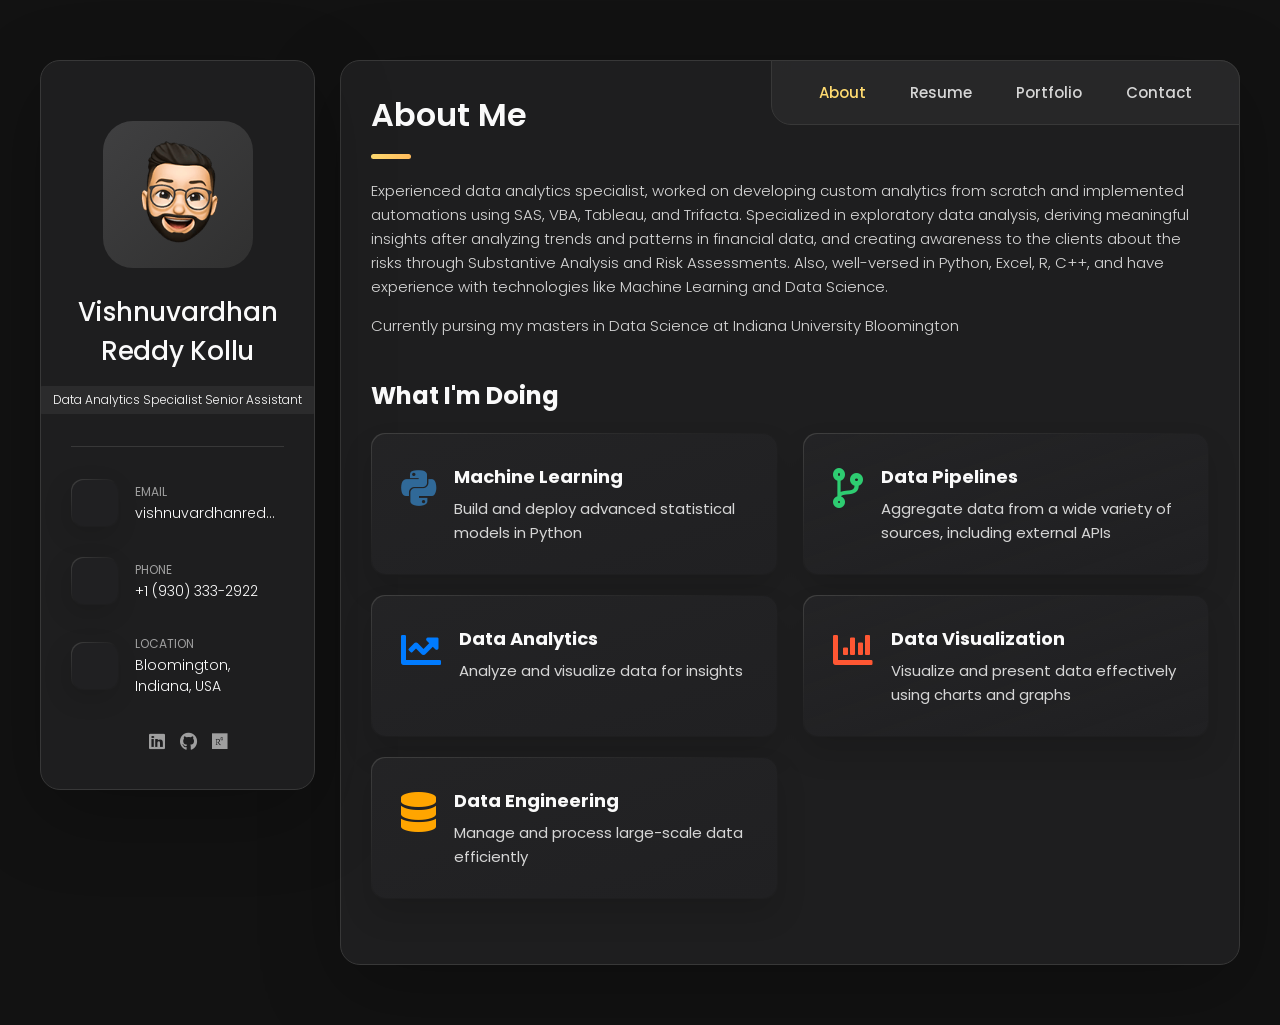
==== commit b025ad22: "Update index.html" ====
--- a/index.html
+++ b/index.html
@@ -78,7 +78,7 @@
             <div class="contact-info">
               <p class="contact-title">Email</p>
 
-              <a href="mailto:viskollu@iu.edu" class="contact-link">viskollu@iu.edu</a>
+              <a href="mailto:vishnuvardhanreddykollu@gmail.com" class="contact-link">vishnuvardhanreddykollu@gmail.com</a>
             </div>
 
           </li>
@@ -136,7 +136,7 @@
           </li>
 
           <li class="social-item">
-    <a href="https://www.linkedin.com/in/vishnu-kollu-1709/" class="social-link">
+    <a href="https://www.linkedin.com/in/vishnukollu/" class="social-link">
       <i class="fab fa-linkedin"></i> <!-- LinkedIn icon -->
     </a>
   </li>
@@ -431,7 +431,7 @@
               <div class="combined-lines">
               <p class="timeline-text">
                 M.S. in Data Science 
-              </p><span>Current CGPA: 3.47/4</span></div>
+              </p><span>Current CGPA: 3.5/4</span></div>
 
             </li>
 
@@ -479,22 +479,11 @@
           </div>
 
           <ol class="timeline-list">
-
-             <li class="timeline-item">
-
-              <div class="combined-lines"><h4 class="h4 timeline-item-title">Graduate Teaching Assistant - SPEA - I 515 Data Science in Public And Environmental Affairs</h4><span class="right-align1">Jan 2025 - Present</span></div>
-              <div class="combined-lines"><span class="right-align1">Indiana University</span><span class="right-align1">Bloomington, Indiana, USA</span></div>
-
-              <p class="timeline-text">
-                • Facilitating practical sessions to help students master data management, analysis, and visualization techniques using tools like Excel, Tableau, Google QwikLabs, and Python, enabling them to solve complex public and environmental challenges and effectively communicate data-driven insights.
-              </p>
-
-            </li>
             
             <li class="timeline-item">
 
               <div class="combined-lines"><h4 class="h4 timeline-item-title">Data Science Research Intern</h4><span class="right-align1">May 2024 - Dec 2024</span></div>
-              <div class="combined-lines"><span class="right-align1">Indiana University</span><span class="right-align1">Bloomington, Indiana, USA</span></div>
+              <div class="combined-lines"><span class="right-align1">Indiana University - Psychology and NeuroScience</span><span class="right-align1">Bloomington, Indiana, USA</span></div>
 
               <p class="timeline-text">
                 • Performed research in infant psychology and neuroscience, exploring how infants visually perceive and comprehend their environment through egocentric video analysis, leveraging data science techniques.<br>
@@ -553,7 +542,7 @@
             <li class="timeline-item">
 
               <div class="combined-lines"><h4 class="h4 timeline-item-title">Software Engineer Intern</h4><span class="right-align1">May 2019 - Apr 2020</span></div>
-              <div class="combined-lines"><span class="right-align1">KeneXoft Technologies PVT LTD.</span><span class="right-align1">Hyderabad, Telangana, India</span></div>
+              <div class="combined-lines"><span class="right-align1">KeneXoft Technologies</span><span class="right-align1">Hyderabad, Telangana, India</span></div>
 
               <p class="timeline-text">
                 • Worked on an Artificial Intelligence based Software Product named Smart Digital Monitoring Engine.<br>
@@ -576,7 +565,7 @@
 
               <div class="title-wrapper">
                 <h5 class="h5">Programming: </h5>
-                <data>SAS, Python, R, Excel, Tableau, SQL, NoSQL, Trifacta</data>
+                <data>SAS, Python3, R, Java, C++, Tableau, SQL, NoSQL, Advanced Excel, VBA, PowerBI</data>
               </div>
 
 
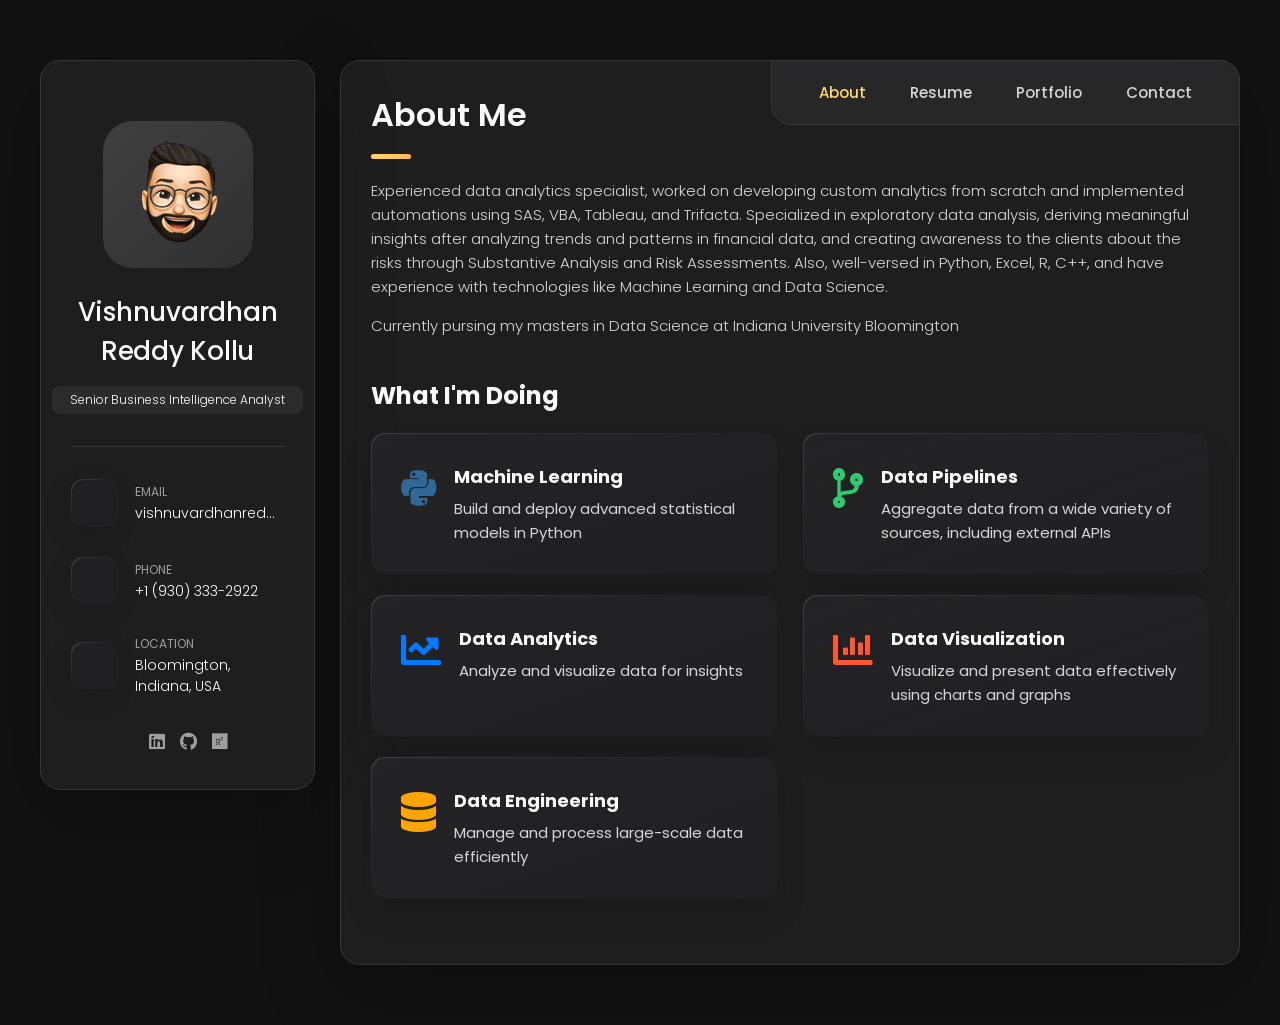
==== commit d369431a: "index.html" ====
--- a/index.html
+++ b/index.html
@@ -52,7 +52,7 @@
         <div class="info-content">
           <h1 class="name" title="Vishnuvardhan Reddy Kollu">Vishnuvardhan  <br> Reddy Kollu</h1>
 
-          <p class="title">Data Analytics Specialist Senior Assistant</p>
+          <p class="title">Senior Business Intelligence Analyst</p>
         </div>
 
         <button class="info_more-btn" data-sidebar-btn>
@@ -482,7 +482,20 @@
             
             <li class="timeline-item">
 
-              <div class="combined-lines"><h4 class="h4 timeline-item-title">Data Science Research Intern</h4><span class="right-align1">May 2024 - Dec 2024</span></div>
+              <div class="combined-lines"><h4 class="h4 timeline-item-title">Senior Business Intelligence Analyst</h4><span class="right-align1">May 2025 - Present</span></div>
+              <div class="combined-lines"><span class="right-align1">Indiana University Health</span><span class="right-align1">Indianapolis, Indiana, USA</span></div>
+
+              <p class="timeline-text">
+                • Designing predictive models using R, SQL, Power BI, and GenAI to forecast healthcare revenue trends, enabling early intervention and scalable data-driven budget planning across departments.<br>
+                • Leading the automation of enterprise financial reporting by migrating dashboards from the legacy EDW Stats Hub to the scalable ACD Stats Hub, improving reporting reliability and reducing analytics latency using QuickSight and Athena.<br>
+                • Developing and managing AWS-native data pipelines with S3, Glue, Redshift, and Kinesis to centralize cost and utilization data, ensuring secure processing, audit compliance, and reproducible insights across financial operations.
+              </p>
+
+            </li>
+            
+            <li class="timeline-item">
+
+              <div class="combined-lines"><h4 class="h4 timeline-item-title">Data Science Research Intern</h4><span class="right-align1">May 2024 - July 2025</span></div>
               <div class="combined-lines"><span class="right-align1">Indiana University - Psychology and NeuroScience</span><span class="right-align1">Bloomington, Indiana, USA</span></div>
 
               <p class="timeline-text">
@@ -527,7 +540,7 @@
 
             <li class="timeline-item">
 
-              <div class="combined-lines"><h4 class="h4 timeline-item-title">Data Analytics Specialist Senior Assistant</h4><span class="right-align1">August 2020 - June 2023</span></div>
+              <div class="combined-lines"><h4 class="h4 timeline-item-title">Data Engineer</h4><span class="right-align1">August 2020 - June 2023</span></div>
               <div class="combined-lines"><span class="right-align1">Deloitte Assurance And Enterprise Risk Services</span><span class="right-align1">Hyderabad, Telangana, India</span></div>
 
               <p class="timeline-text">
